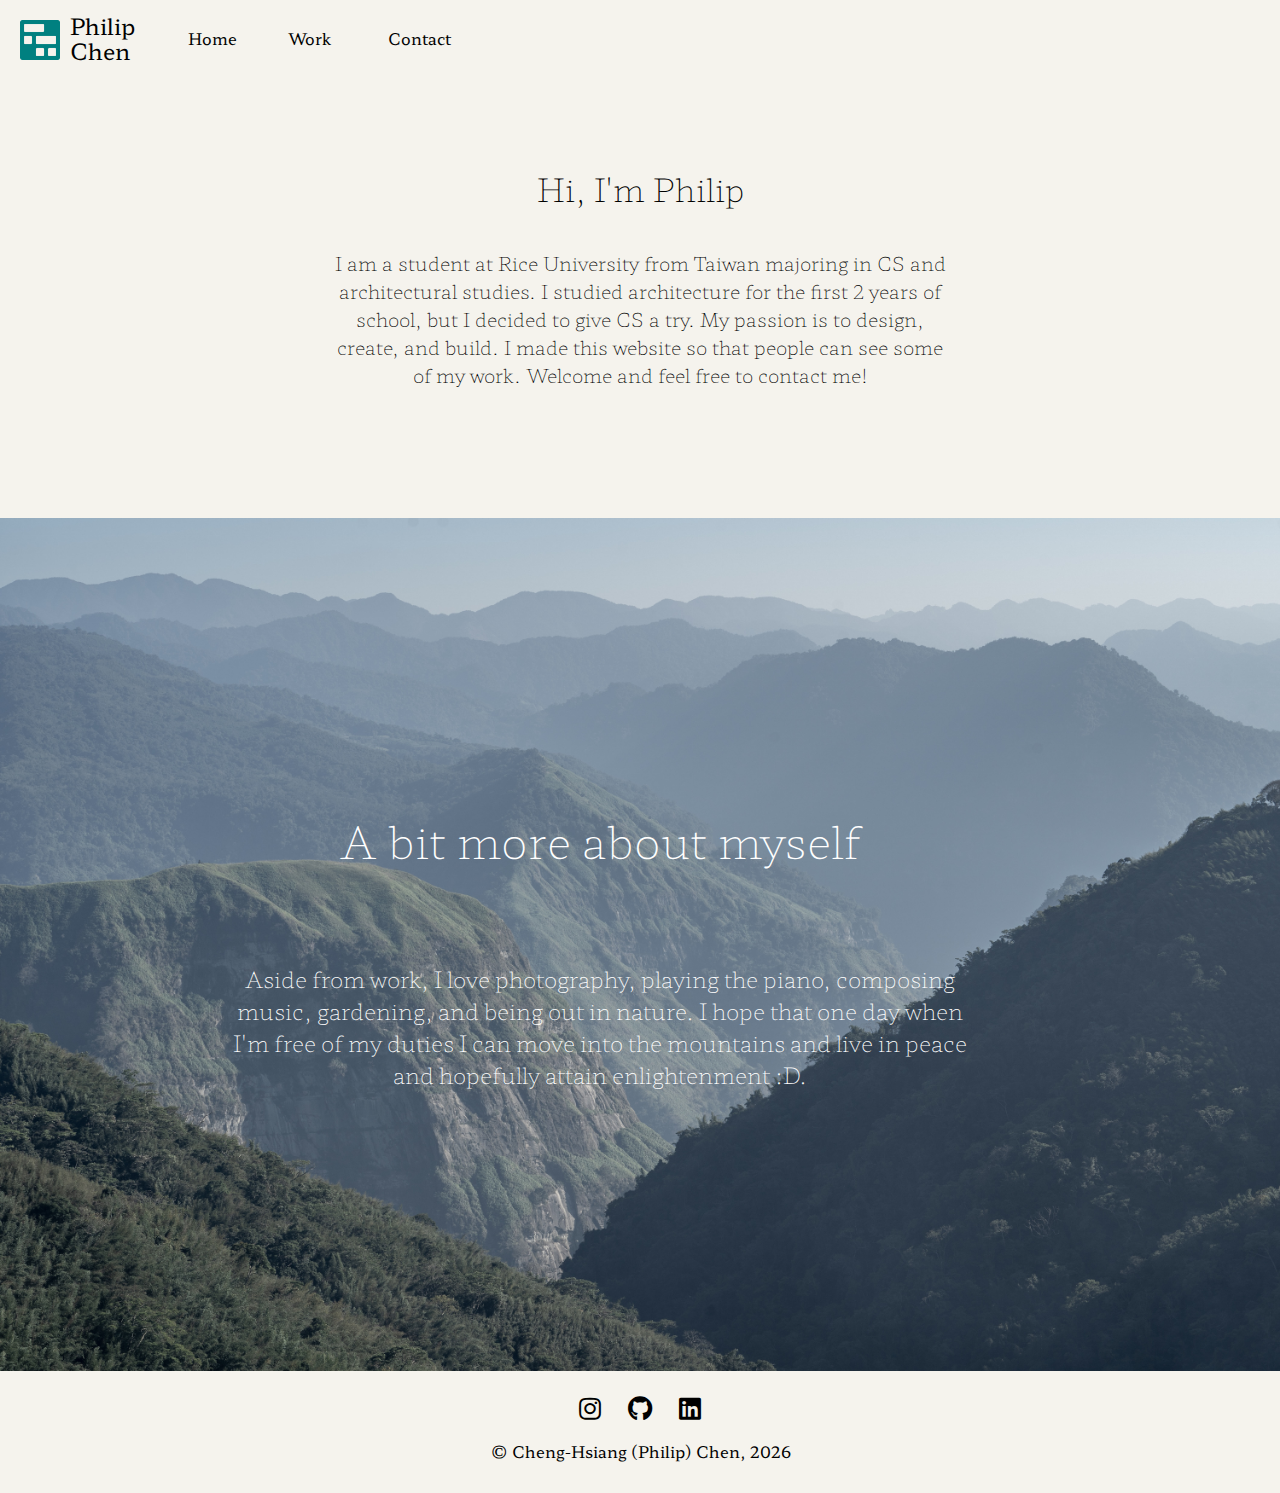
==== index.html @ 3dc6a9fd "first commit" ====
<!DOCTYPE html>
<html lang="en">
<head>
    <meta charset="UTF-8">
    <meta http-equiv="X-UA-Compatible" content="IE=edge">
    <meta name="viewport" content="width=device-width, initial-scale=1.0">
    <title>P.C</title>
    <link rel="stylesheet" href="css/main.css" />
    <link rel="preconnect" href="https://fonts.googleapis.com">
    <link rel="preconnect" href="https://fonts.gstatic.com" crossorigin>
    <link href="https://fonts.googleapis.com/css2?family=Hahmlet:wght@100;400&display=swap" rel="stylesheet">
    <link rel="stylesheet" href="https://cdnjs.cloudflare.com/ajax/libs/font-awesome/5.15.3/css/all.min.css"/>
</head>
<body>
    <nav class = "main-nav">
        <div class = "title" onclick="location.href='/';" style="cursor: pointer;">
            <img class = "logo" src="media/seal pin pin 2.0-02.png" alt="logo">
            <div class = "name">
                <span>Philip<br />Chen</span>
            </div>
        </div>
        <ul class = "nav-list" id = "nav-list">
            <img class = "exit" src="media/close.svg" alt="exit">
            <li class = "navli first-nav-li">
                <a href="/" class = "nava">Home</a>
            </li>
            <li class = "navli">
                <a href="/work.html" class = "nava">Work</a>
            </li>
            <li class = "navli">
                <a href="/contact.html" class = "nava">Contact</a>
            </li>
        </ul>
        <div class="burger">
            <img src="media/menu.svg" alt="menu">
        </div>
    </nav>

    <section>
        <div class="main-about">
            <div class="main-about-title">
                <span>Hi, I'm Philip</span>
            </div>
            <p>I am a student at Rice University from Taiwan majoring in CS and architectural studies.
            I studied architecture for the first 2 years of school, but I decided to give CS a try.
            My passion is to design, create, and build. I made this website so that people can see some of my work.
            Welcome and feel free to contact me!
            </p>
        </div>
        <div class="art-photo">
            <img src="media/DSC02286.jpg" alt="background">
            <div class="art-about">
                <h1>A bit more about myself</h1>
                <p>Aside from work, I love photography, playing the piano, composing music, gardening, and being out in nature.
                I hope that one day when I'm free of my duties I can move into the mountains
                and live in peace and hopefully attain enlightenment :D.
                </p>
            </div>
        </div>
        
    </section>

    <footer>
        <div class="social-menu">
             <div class="icon-div">
                <a href="https://www.instagram.com/philipchen.art/" target="_blank" class="icon"><i class="fab fa-instagram"></i></a>
             </div>
             <div class="icon-div">
                <a href="https://github.com/philipchench" target="_blank" class="icon"><i class="fab fa-github"></i></a>
             </div>
             <div class="icon-div">
                <a href="https://www.linkedin.com/in/cheng-hsiang-philip-chen-21bb72200/" target="_blank" class="icon"><i class="fab fa-linkedin"></i></a>
             </div>
          </div>
          <div class="copyright-div"><span class="copyright">&copy; Cheng-Hsiang (Philip) Chen, <span id="year"></span></span></div>
    </footer>
    <script src="https://ajax.googleapis.com/ajax/libs/jquery/3.5.1/jquery.min.js"></script>
    <script src="main.js"></script>
</body>
</html>
---- css/main.css ----
/*
font-family: 'Hahmlet', serif;
*/
* {
  margin: 0px;
  padding: 0px;
  -webkit-box-sizing: border-box;
          box-sizing: border-box;
}

html {
  overflow-x: hidden;
}

body {
  margin: 0px;
  overflow-x: hidden;
  background-color: #f5f3ed;
}

.main-nav {
  display: -webkit-box;
  display: -ms-flexbox;
  display: flex;
  font-family: 'Hahmlet', serif;
  font-weight: 400;
  -webkit-box-align: center;
      -ms-flex-align: center;
          align-items: center;
}

.main-nav .title {
  margin-left: 10px;
  margin-top: 5px;
  display: -webkit-box;
  display: -ms-flexbox;
  display: flex;
  -webkit-box-align: center;
      -ms-flex-align: center;
          align-items: center;
}

.main-nav .title .logo {
  margin: 10px;
  width: 40px;
  height: 40px;
}

.main-nav .title .name {
  margin: 10px 0px;
  -webkit-transition: color 1s;
  transition: color 1s;
}

.main-nav .title .name span {
  font-size: 1.4em;
  line-height: 20px;
  margin: 10px 0px;
}

.main-nav .title .name:hover {
  color: #2e9da5;
  -webkit-transition: 0.5s;
  transition: 0.5s;
}

.main-nav .nav-list {
  display: -webkit-box;
  display: -ms-flexbox;
  display: flex;
  margin-left: 50px;
  list-style: none;
}

.main-nav .nav-list li {
  width: 100px;
}

.main-nav .nav-list li a {
  padding: 0px 5px 0px 3px;
  position: relative;
  color: black;
  text-decoration: none;
  -webkit-transition: color 1s;
  transition: color 1s;
}

.main-nav .nava::after {
  content: "";
  position: absolute;
  height: 2px;
  background-color: #2e9da5;
  bottom: -2px;
  width: 0;
  left: 0;
  -webkit-transition: 0.5s;
  transition: 0.5s;
}

.main-nav .nava:hover::after {
  width: 100%;
}

.main-nav .nava:hover {
  color: #2e9da5;
  -webkit-transition: 0.5s;
  transition: 0.5s;
}

.main-nav .exit {
  display: none;
}

.main-nav .burger {
  display: none;
  margin-left: auto;
  margin-right: 20px;
}

.main-nav .burger img {
  width: 25px;
  height: 25px;
  display: block;
}

section {
  min-height: 75vh;
  font-family: 'Hahmlet', serif;
  font-weight: 100;
}

footer {
  text-align: center;
}

.social-menu {
  margin-top: 20px;
  display: -webkit-box;
  display: -ms-flexbox;
  display: flex;
  -webkit-box-pack: center;
      -ms-flex-pack: center;
          justify-content: center;
}

.social-menu .icon-div {
  width: 50px;
  text-align: center;
  -webkit-transition: margin-top 0.2s;
  transition: margin-top 0.2s;
}

.social-menu .icon-div .icon {
  color: black;
  font-size: 25px;
  -webkit-transition: color 1s;
  transition: color 1s;
}

.icon-div:hover {
  margin-top: -5px;
}

.icon-div:hover .icon {
  color: #2e9da5;
}

.copyright-div {
  margin: 15px 0px 30px;
}

.copyright-div .copyright {
  font-family: 'Hahmlet', serif;
  font-weight: 400;
}

.main-about {
  max-width: 1000px;
  margin: auto;
  display: -webkit-box;
  display: -ms-flexbox;
  display: flex;
  -webkit-box-orient: vertical;
  -webkit-box-direction: normal;
      -ms-flex-direction: column;
          flex-direction: column;
  margin-top: 10vh;
  margin-bottom: 10vh;
  text-align: center;
}

.main-about .main-about-title span {
  font-size: 2em;
}

.main-about p {
  margin: 2em 10em;
}

.art-photo {
  position: relative;
}

.art-photo img {
  width: 100vw;
  z-index: -10;
}

.art-about {
  position: absolute;
  top: 200px;
  color: white;
  max-width: 1200px;
  margin: auto;
  text-align: center;
}

.art-about p {
  margin: 2em 10em;
}

.art-about h1 {
  font-weight: 100;
  margin: 2em 6em;
}

.work-list .work-item {
  display: -webkit-box;
  display: -ms-flexbox;
  display: flex;
  -webkit-box-pack: center;
      -ms-flex-pack: center;
          justify-content: center;
  -webkit-box-align: center;
      -ms-flex-align: center;
          align-items: center;
  margin-bottom: 5em;
}

.work-text {
  display: -webkit-box;
  display: -ms-flexbox;
  display: flex;
  -webkit-box-orient: vertical;
  -webkit-box-direction: normal;
      -ms-flex-direction: column;
          flex-direction: column;
  max-width: 25em;
}

.work-text .work-title {
  font-size: 1.4em;
  font-weight: 400;
}

.work-text .work-subtitle {
  font-size: 0.75em;
}

.work-text p {
  margin-top: 10px;
}

.work-text .work-link {
  display: inline-block;
  margin-top: 10px;
  color: #2e9da5;
  font-weight: 400;
}

.work-img {
  width: 400px;
  margin: 0em 5em;
  border-radius: 4%;
}

.contact-form {
  width: 50%;
  max-width: 600px;
  margin: auto;
}

.contact-form label {
  margin-left: 10px;
}

.contact-form input,
.contact-form textarea {
  width: 100%;
  padding: 1em;
  margin: 5px 0px 15px;
  border: none;
  outline: none;
  border-radius: 0.3rem;
  resize: none;
  font-family: 'Hahmlet', serif;
  font-weight: 100;
}

#submit {
  width: 50%;
  display: block;
  margin: 2em auto 4em;
  cursor: pointer;
  background-color: #2e9da5;
  color: white;
  -webkit-transition: background-color 0.25s;
  transition: background-color 0.25s;
}

#submit:hover {
  background-color: #166268;
}

@media screen and (min-width: 1080px) {
  .main-about p {
    font-size: 1.2em;
  }
  .art-about {
    font-size: 1.4em;
  }
}

@media screen and (max-width: 1000px) {
  .art-photo img {
    height: 100vh;
    width: auto;
    margin-left: 50%;
    -webkit-transform: translateX(-50%);
            transform: translateX(-50%);
  }
  .work-item {
    -webkit-box-orient: vertical;
    -webkit-box-direction: normal;
        -ms-flex-direction: column;
            flex-direction: column;
  }
  .work-img {
    margin-bottom: 1em;
  }
}

@media screen and (max-width: 768px) {
  .nav-list {
    position: absolute;
    right: 0px;
    background-color: #e9e6dd;
    height: 50vh;
    top: -5vh;
    display: -webkit-box;
    display: -ms-flexbox;
    display: flex;
    -webkit-box-orient: vertical;
    -webkit-box-direction: normal;
        -ms-flex-direction: column;
            flex-direction: column;
    -webkit-transform: translateY(-100%);
            transform: translateY(-100%);
    z-index: 10;
    border-radius: 1rem;
  }
  .nav-list .exit {
    display: block;
    position: relative;
    left: 10px;
    top: 50px;
    width: 25px;
    height: 25px;
    cursor: pointer;
  }
  .nav-list .first-nav-li {
    margin-top: 75px;
  }
  .nav-list li {
    opacity: 0;
    margin: 10px 75px 10px 10px;
  }
  .main-nav .burger {
    display: block;
    cursor: pointer;
  }
  .main-about p, .art-about h1, .art-about p {
    margin: 2em 4em;
  }
  .work-img {
    width: 275px;
  }
  .work-text {
    max-width: 15em;
  }
}

.nav-active {
  -webkit-transform: translateX(0%);
          transform: translateX(0%);
}

@-webkit-keyframes nav-li-fade {
  from {
    opacity: 0;
  }
  to {
    opacity: 1;
  }
}

@keyframes nav-li-fade {
  from {
    opacity: 0;
  }
  to {
    opacity: 1;
  }
}

@-webkit-keyframes section-fade {
  from {
    opacity: 1;
  }
  to {
    opacity: 0.2;
  }
}

@keyframes section-fade {
  from {
    opacity: 1;
  }
  to {
    opacity: 0.2;
  }
}
/*# sourceMappingURL=main.css.map */
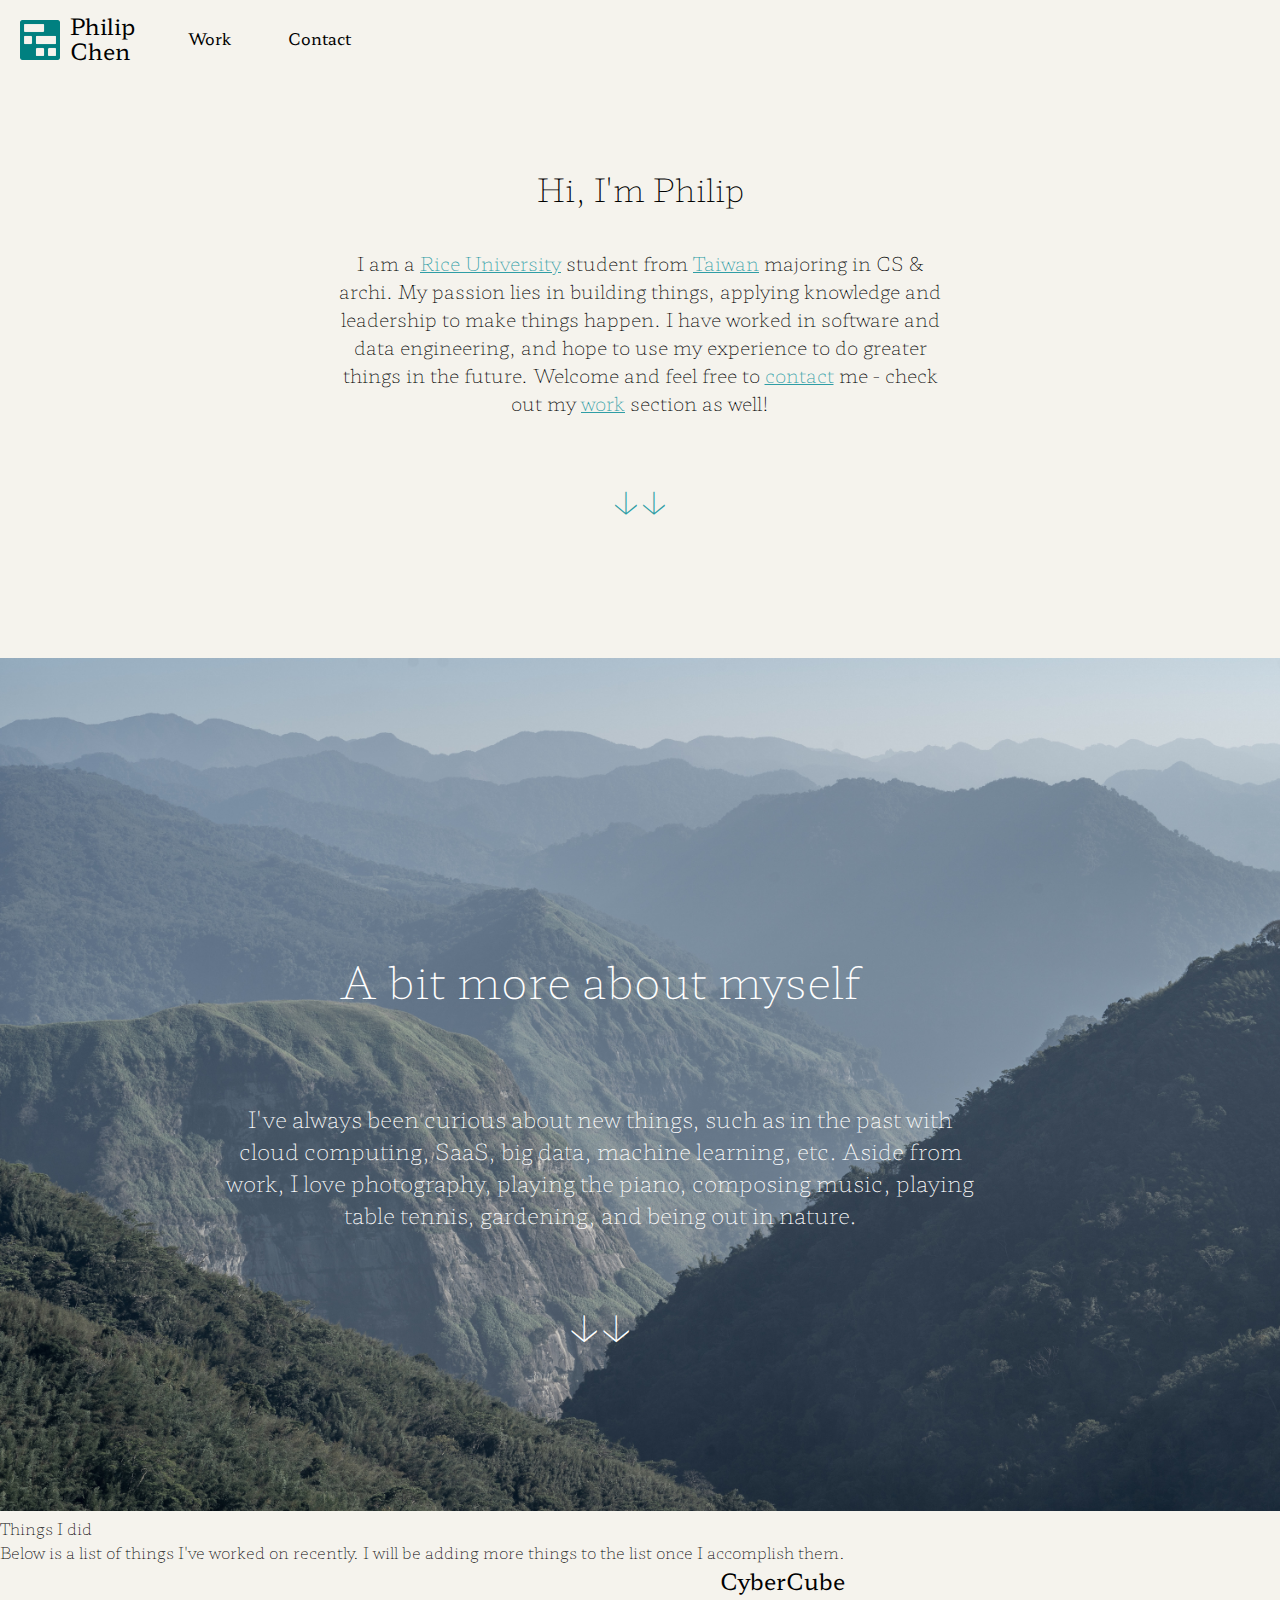
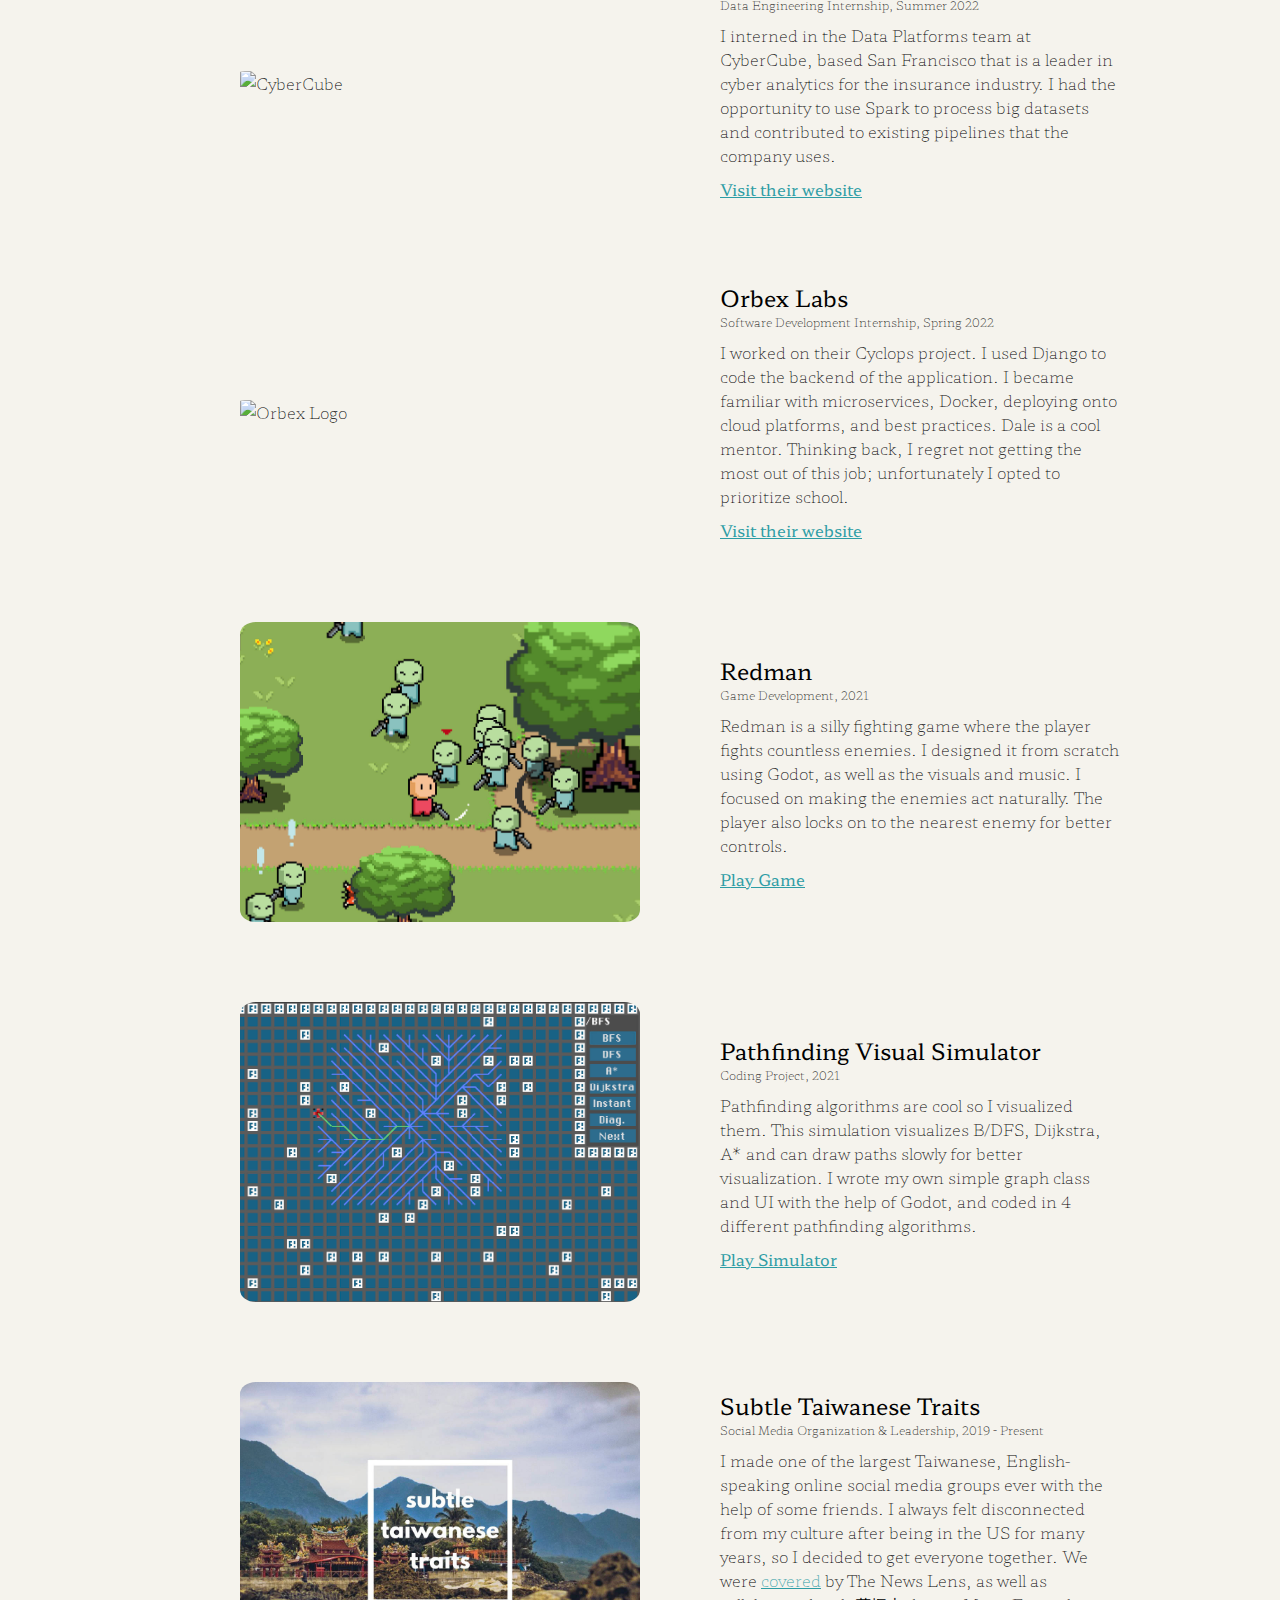
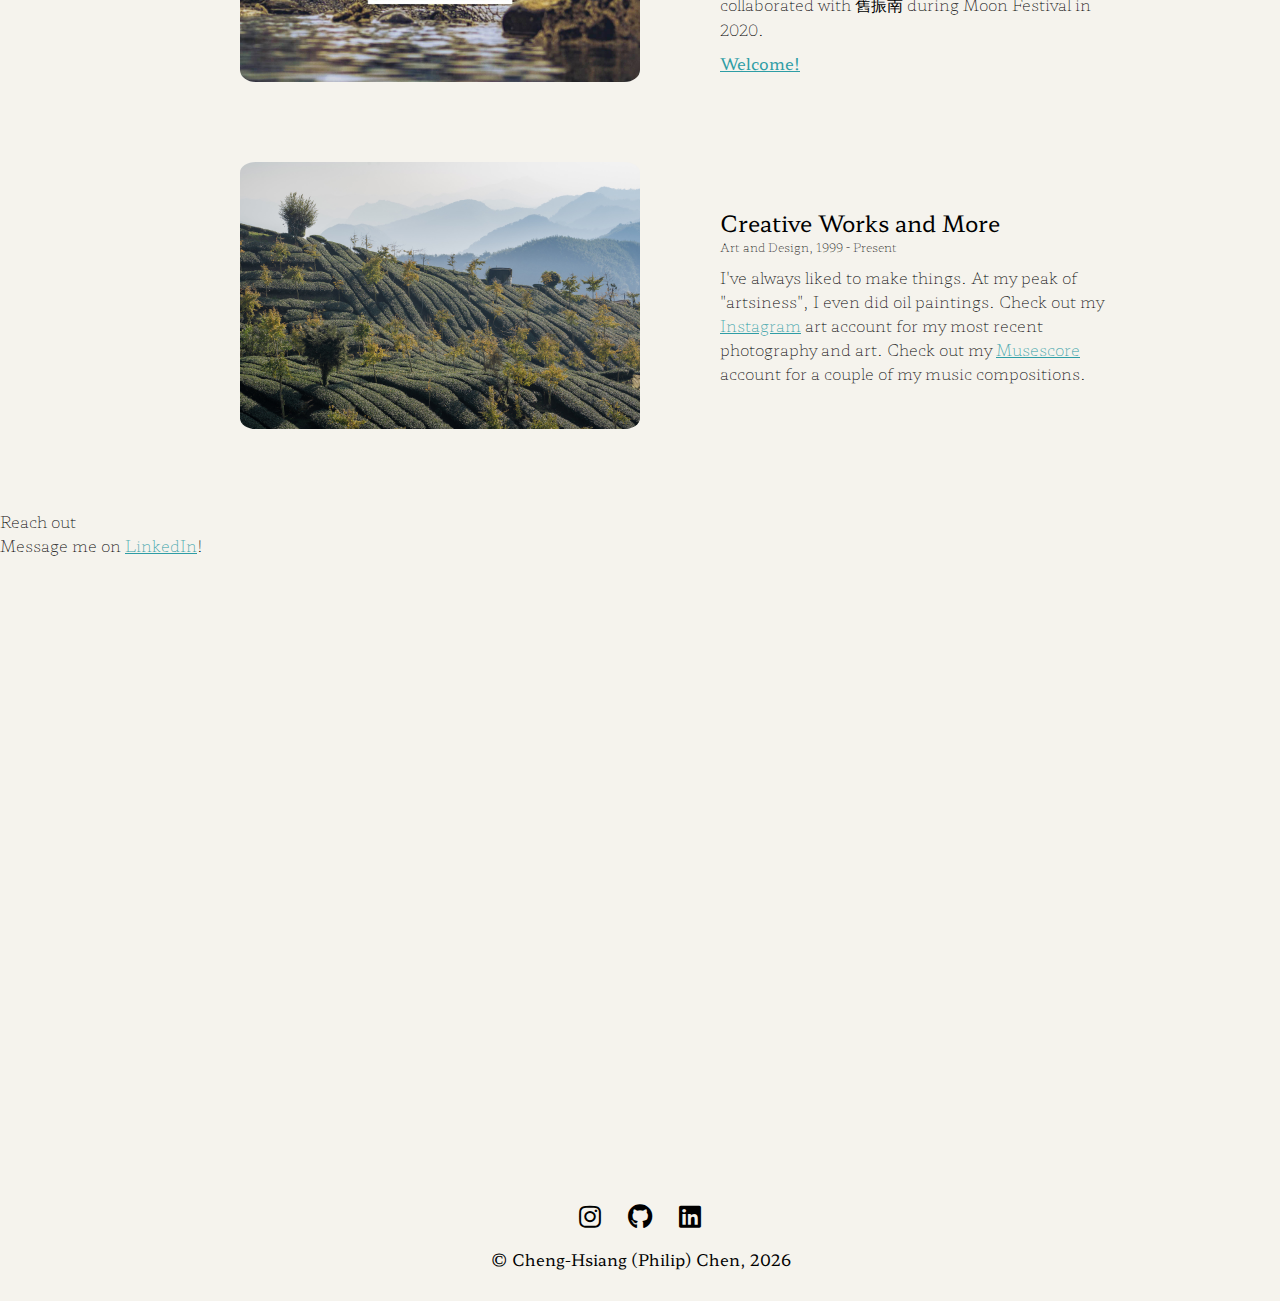
==== commit 6ca22641: "mini edit - sum'22" ====
--- a/index.html
+++ b/index.html
@@ -1,80 +1,350 @@
 <!DOCTYPE html>
 <html lang="en">
-<head>
-    <meta charset="UTF-8">
-    <meta http-equiv="X-UA-Compatible" content="IE=edge">
-    <meta name="viewport" content="width=device-width, initial-scale=1.0">
+  <head>
+    <meta charset="UTF-8" />
+    <meta http-equiv="X-UA-Compatible" content="IE=edge" />
+    <meta name="viewport" content="width=device-width, initial-scale=1.0" />
     <title>P.C</title>
     <link rel="stylesheet" href="css/main.css" />
-    <link rel="preconnect" href="https://fonts.googleapis.com">
-    <link rel="preconnect" href="https://fonts.gstatic.com" crossorigin>
-    <link href="https://fonts.googleapis.com/css2?family=Hahmlet:wght@100;400&display=swap" rel="stylesheet">
-    <link rel="stylesheet" href="https://cdnjs.cloudflare.com/ajax/libs/font-awesome/5.15.3/css/all.min.css"/>
-</head>
-<body>
-    <nav class = "main-nav">
-        <div class = "title" onclick="location.href='/';" style="cursor: pointer;">
-            <img class = "logo" src="media/seal pin pin 2.0-02.png" alt="logo">
-            <div class = "name">
-                <span>Philip<br />Chen</span>
-            </div>
-        </div>
-        <ul class = "nav-list" id = "nav-list">
-            <img class = "exit" src="media/close.svg" alt="exit">
-            <li class = "navli first-nav-li">
-                <a href="/" class = "nava">Home</a>
-            </li>
-            <li class = "navli">
-                <a href="/work.html" class = "nava">Work</a>
-            </li>
-            <li class = "navli">
-                <a href="/contact.html" class = "nava">Contact</a>
-            </li>
-        </ul>
-        <div class="burger">
-            <img src="media/menu.svg" alt="menu">
-        </div>
+    <link rel="preconnect" href="https://fonts.googleapis.com" />
+    <link rel="preconnect" href="https://fonts.gstatic.com" crossorigin />
+    <link
+      href="https://fonts.googleapis.com/css2?family=Hahmlet:wght@100;400&display=swap"
+      rel="stylesheet"
+    />
+    <link
+      rel="stylesheet"
+      href="https://cdnjs.cloudflare.com/ajax/libs/font-awesome/5.15.3/css/all.min.css"
+    />
+  </head>
+  <body>
+    <nav class="main-nav">
+      <div class="title" onclick="location.href='/';" style="cursor: pointer">
+        <img class="logo" src="media/seal pin pin 2.0-02.png" alt="logo" />
+        <div class="name">
+          <span>Philip<br />Chen</span>
+        </div>
+      </div>
+      <ul class="nav-list" id="nav-list">
+        <li class="navli">
+          <a href="#work" class="nava" , id="workbtn">Work</a>
+        </li>
+        <li class="navli">
+          <a href="#contact" class="nava" , id="contactbtn">Contact</a>
+        </li>
+      </ul>
     </nav>
 
     <section>
-        <div class="main-about">
-            <div class="main-about-title">
-                <span>Hi, I'm Philip</span>
-            </div>
-            <p>I am a student at Rice University from Taiwan majoring in CS and architectural studies.
-            I studied architecture for the first 2 years of school, but I decided to give CS a try.
-            My passion is to design, create, and build. I made this website so that people can see some of my work.
-            Welcome and feel free to contact me!
-            </p>
-        </div>
-        <div class="art-photo">
-            <img src="media/DSC02286.jpg" alt="background">
-            <div class="art-about">
-                <h1>A bit more about myself</h1>
-                <p>Aside from work, I love photography, playing the piano, composing music, gardening, and being out in nature.
-                I hope that one day when I'm free of my duties I can move into the mountains
-                and live in peace and hopefully attain enlightenment :D.
-                </p>
-            </div>
-        </div>
-        
+      <div class="main-about">
+        <div class="main-about-title">
+          <span>Hi, I'm Philip</span>
+        </div>
+        <p>
+          I am a
+          <a
+            href="https://www.rice.edu/"
+            target="_blank"
+            style="color: rgb(46, 157, 165)"
+            >Rice University</a
+          >
+          student from
+          <a
+            href="https://www.taiwan.gov.tw/"
+            target="_blank"
+            style="color: rgb(46, 157, 165)"
+            >Taiwan</a
+          >
+          majoring in CS & archi. My passion lies in building things, applying
+          knowledge and leadership to make things happen. I have worked in
+          software and data engineering, and hope to use my experience to do
+          greater things in the future. Welcome and feel free to
+          <a
+            href="https://www.linkedin.com/in/philip-chen-21bb72200/"
+            target="_blank"
+            style="color: rgb(46, 157, 165)"
+            >contact</a
+          >
+          me - check out my
+          <a href="/work.html" target="_blank" style="color: rgb(46, 157, 165)"
+            >work</a
+          >
+          section as well! <br /><br /><br /><a
+            href="#art-photo"
+            style="
+              color: rgb(46, 157, 165);
+              text-decoration: none;
+              font-size: 2em;
+            "
+            >↓↓</a
+          >
+        </p>
+      </div>
+      <div class="art-photo" id="art-photo">
+        <img src="media/DSC02286.jpg" alt="background" />
+        <div class="art-about-container">
+          <div class="art-about">
+            <h1>A bit more about myself</h1>
+            <p>
+              I've always been curious about new things, such as in the past
+              with cloud computing, SaaS, big data, machine learning, etc. Aside
+              from work, I love photography, playing the piano, composing music,
+              playing table tennis, gardening, and being out in nature.
+              <br /><br /><br /><a
+                href="#work"
+                style="
+                  color: rgb(255, 255, 255);
+                  text-decoration: none;
+                  font-size: 2em;
+                "
+                >↓↓</a
+              >
+            </p>
+          </div>
+        </div>
+      </div>
+    </section>
+
+    <section id="work">
+      <div class="work-about">
+        <div class="work-about-title">
+          <span>Things I did</span>
+        </div>
+        <p>
+          Below is a list of things I've worked on recently. I will be adding
+          more things to the list once I accomplish them.
+        </p>
+      </div>
+      <div class="work-list">
+        <div class="work-item">
+          <img
+            class="work-img"
+            src="media/CyberCube_logo_FINAL-01.jpg"
+            alt="CyberCube"
+            title="Credit: CyberCube"
+          />
+          <div class="work-text">
+            <div class="work-title">
+              <span>CyberCube</span>
+            </div>
+            <div class="work-subtitle">
+              <span>Data Engineering Internship, Summer 2022</span>
+            </div>
+            <p>
+              I interned in the Data Platforms team at CyberCube, based San
+              Francisco that is a leader in cyber analytics for the insurance
+              industry. I had the opportunity to use Spark to process big
+              datasets and contributed to existing pipelines that the company
+              uses.
+              <br /><a
+                href="https://www.cybcube.com/"
+                target="_blank"
+                class="work-link"
+                >Visit their website</a
+              >
+            </p>
+          </div>
+        </div>
+      </div>
+      <div class="work-list">
+        <div class="work-item">
+          <img
+            class="work-img"
+            src="media/Screen Shot 2022-06-27 at 9.35.27 PM copy.jpg"
+            alt="Orbex Logo"
+            title="logo stolen from Orbex Labs site"
+          />
+          <div class="work-text">
+            <div class="work-title">
+              <span>Orbex Labs</span>
+            </div>
+            <div class="work-subtitle">
+              <span>Software Development Internship, Spring 2022</span>
+            </div>
+            <p>
+              I worked on their Cyclops project. I used Django to code the
+              backend of the application. I became familiar with microservices,
+              Docker, deploying onto cloud platforms, and best practices. Dale
+              is a cool mentor. Thinking back, I regret not getting the most out
+              of this job; unfortunately I opted to prioritize school.
+              <br /><a
+                href="https://www.orbexlabs.com/"
+                target="_blank"
+                class="work-link"
+                >Visit their website</a
+              >
+            </p>
+          </div>
+        </div>
+      </div>
+      <div class="work-list">
+        <div class="work-item">
+          <img class="work-img" src="media/redman.jpg" alt="Redman" />
+          <div class="work-text">
+            <div class="work-title">
+              <span>Redman</span>
+            </div>
+            <div class="work-subtitle">
+              <span>Game Development, 2021</span>
+            </div>
+            <p>
+              Redman is a silly fighting game where the player fights countless
+              enemies. I designed it from scratch using Godot, as well as the
+              visuals and music. I focused on making the enemies act naturally.
+              The player also locks on to the nearest enemy for better controls.
+              <br /><a
+                href="https://chpc.itch.io/redman"
+                target="_blank"
+                class="work-link"
+                >Play Game</a
+              >
+            </p>
+          </div>
+        </div>
+        <div class="work-item">
+          <img
+            class="work-img"
+            src="media/pathfinding.jpg"
+            alt="Pathfinding Simulation"
+          />
+          <div class="work-text">
+            <div class="work-title">
+              <span>Pathfinding Visual Simulator</span>
+            </div>
+            <div class="work-subtitle">
+              <span>Coding Project, 2021</span>
+            </div>
+            <p>
+              Pathfinding algorithms are cool so I visualized them. This
+              simulation visualizes B/DFS, Dijkstra, A* and can draw paths
+              slowly for better visualization. I wrote my own simple graph class
+              and UI with the help of Godot, and coded in 4 different
+              pathfinding algorithms. <br /><a
+                href="https://chpc.itch.io/path-finding-visualization"
+                target="_blank"
+                class="work-link"
+                >Play Simulator</a
+              >
+            </p>
+          </div>
+        </div>
+        <div class="work-item">
+          <img
+            class="work-img"
+            src="media/STT.jpg"
+            alt="Subtle Taiwanese Traits"
+          />
+          <div class="work-text">
+            <div class="work-title">
+              <span>Subtle Taiwanese Traits</span>
+            </div>
+            <div class="work-subtitle">
+              <span
+                >Social Media Organization & Leadership, 2019 - Present</span
+              >
+            </div>
+            <p>
+              I made one of the largest Taiwanese, English-speaking online
+              social media groups ever with the help of some friends. I always
+              felt disconnected from my culture after being in the US for many
+              years, so I decided to get everyone together. We were
+              <a
+                href="https://international.thenewslens.com/article/147976"
+                target="_blank"
+                style="color: rgb(46, 157, 165)"
+                >covered</a
+              >
+              by The News Lens, as well as collaborated with 舊振南 during Moon
+              Festival in 2020.
+              <br /><a
+                href="https://www.facebook.com/groups/583249345764112"
+                target="_blank"
+                class="work-link"
+                >Welcome!</a
+              >
+            </p>
+          </div>
+        </div>
+        <div class="work-item">
+          <img class="work-img" src="media/DSC02287.jpg" alt="tea-field" />
+          <div class="work-text">
+            <div class="work-title">
+              <span>Creative Works and More</span>
+            </div>
+            <div class="work-subtitle">
+              <span>Art and Design, 1999 - Present</span>
+            </div>
+            <p>
+              I've always liked to make things. At my peak of "artsiness", I
+              even did oil paintings. Check out my
+              <a
+                href="https://www.instagram.com/philipchen.art/"
+                target="_blank"
+                style="color: rgb(46, 157, 165)"
+                >Instagram</a
+              >
+              art account for my most recent photography and art. Check out my
+              <a
+                href="https://musescore.com/philipchench/"
+                target="_blank"
+                style="color: rgb(46, 157, 165)"
+                >Musescore</a
+              >
+              account for a couple of my music compositions.
+            </p>
+          </div>
+        </div>
+      </div>
+    </section>
+
+    <section id="contact">
+      <div class="contact-about">
+        <div class="contact-about-title">
+          <span>Reach out</span>
+        </div>
+        <p>
+          Message me on
+          <a
+            href="https://www.linkedin.com/in/philip-chen-21bb72200/"
+            target="_blank"
+            style="color: rgb(46, 157, 165)"
+            >LinkedIn</a
+          >!
+        </p>
+      </div>
     </section>
 
     <footer>
-        <div class="social-menu">
-             <div class="icon-div">
-                <a href="https://www.instagram.com/philipchen.art/" target="_blank" class="icon"><i class="fab fa-instagram"></i></a>
-             </div>
-             <div class="icon-div">
-                <a href="https://github.com/philipchench" target="_blank" class="icon"><i class="fab fa-github"></i></a>
-             </div>
-             <div class="icon-div">
-                <a href="https://www.linkedin.com/in/cheng-hsiang-philip-chen-21bb72200/" target="_blank" class="icon"><i class="fab fa-linkedin"></i></a>
-             </div>
-          </div>
-          <div class="copyright-div"><span class="copyright">&copy; Cheng-Hsiang (Philip) Chen, <span id="year"></span></span></div>
+      <div class="social-menu">
+        <div class="icon-div">
+          <a
+            href="https://www.instagram.com/philipchen.art/"
+            target="_blank"
+            class="icon"
+            ><i class="fab fa-instagram"></i
+          ></a>
+        </div>
+        <div class="icon-div">
+          <a href="https://github.com/philipchench" target="_blank" class="icon"
+            ><i class="fab fa-github"></i
+          ></a>
+        </div>
+        <div class="icon-div">
+          <a
+            href="https://www.linkedin.com/in/philip-chen-21bb72200/"
+            target="_blank"
+            class="icon"
+            ><i class="fab fa-linkedin"></i
+          ></a>
+        </div>
+      </div>
+      <div class="copyright-div">
+        <span class="copyright"
+          >&copy; Cheng-Hsiang (Philip) Chen, <span id="year"></span
+        ></span>
+      </div>
     </footer>
     <script src="https://ajax.googleapis.com/ajax/libs/jquery/3.5.1/jquery.min.js"></script>
     <script src="main.js"></script>
-</body>
-</html>+  </body>
+</html>
--- a/css/main.css
+++ b/css/main.css
@@ -323,7 +323,7 @@
 
 @media screen and (max-width: 1000px) {
   .art-photo img {
-    height: 100vh;
+    height: 750px;
     width: auto;
     margin-left: 50%;
     -webkit-transform: translateX(-50%);
@@ -345,8 +345,8 @@
     position: absolute;
     right: 0px;
     background-color: #e9e6dd;
-    height: 50vh;
-    top: -5vh;
+    height: 20rem;
+    top: -2rem;
     display: -webkit-box;
     display: -ms-flexbox;
     display: flex;
@@ -363,13 +363,13 @@
     display: block;
     position: relative;
     left: 10px;
-    top: 50px;
+    top: 75px;
     width: 25px;
     height: 25px;
     cursor: pointer;
   }
   .nav-list .first-nav-li {
-    margin-top: 75px;
+    margin-top: 100px;
   }
   .nav-list li {
     opacity: 0;
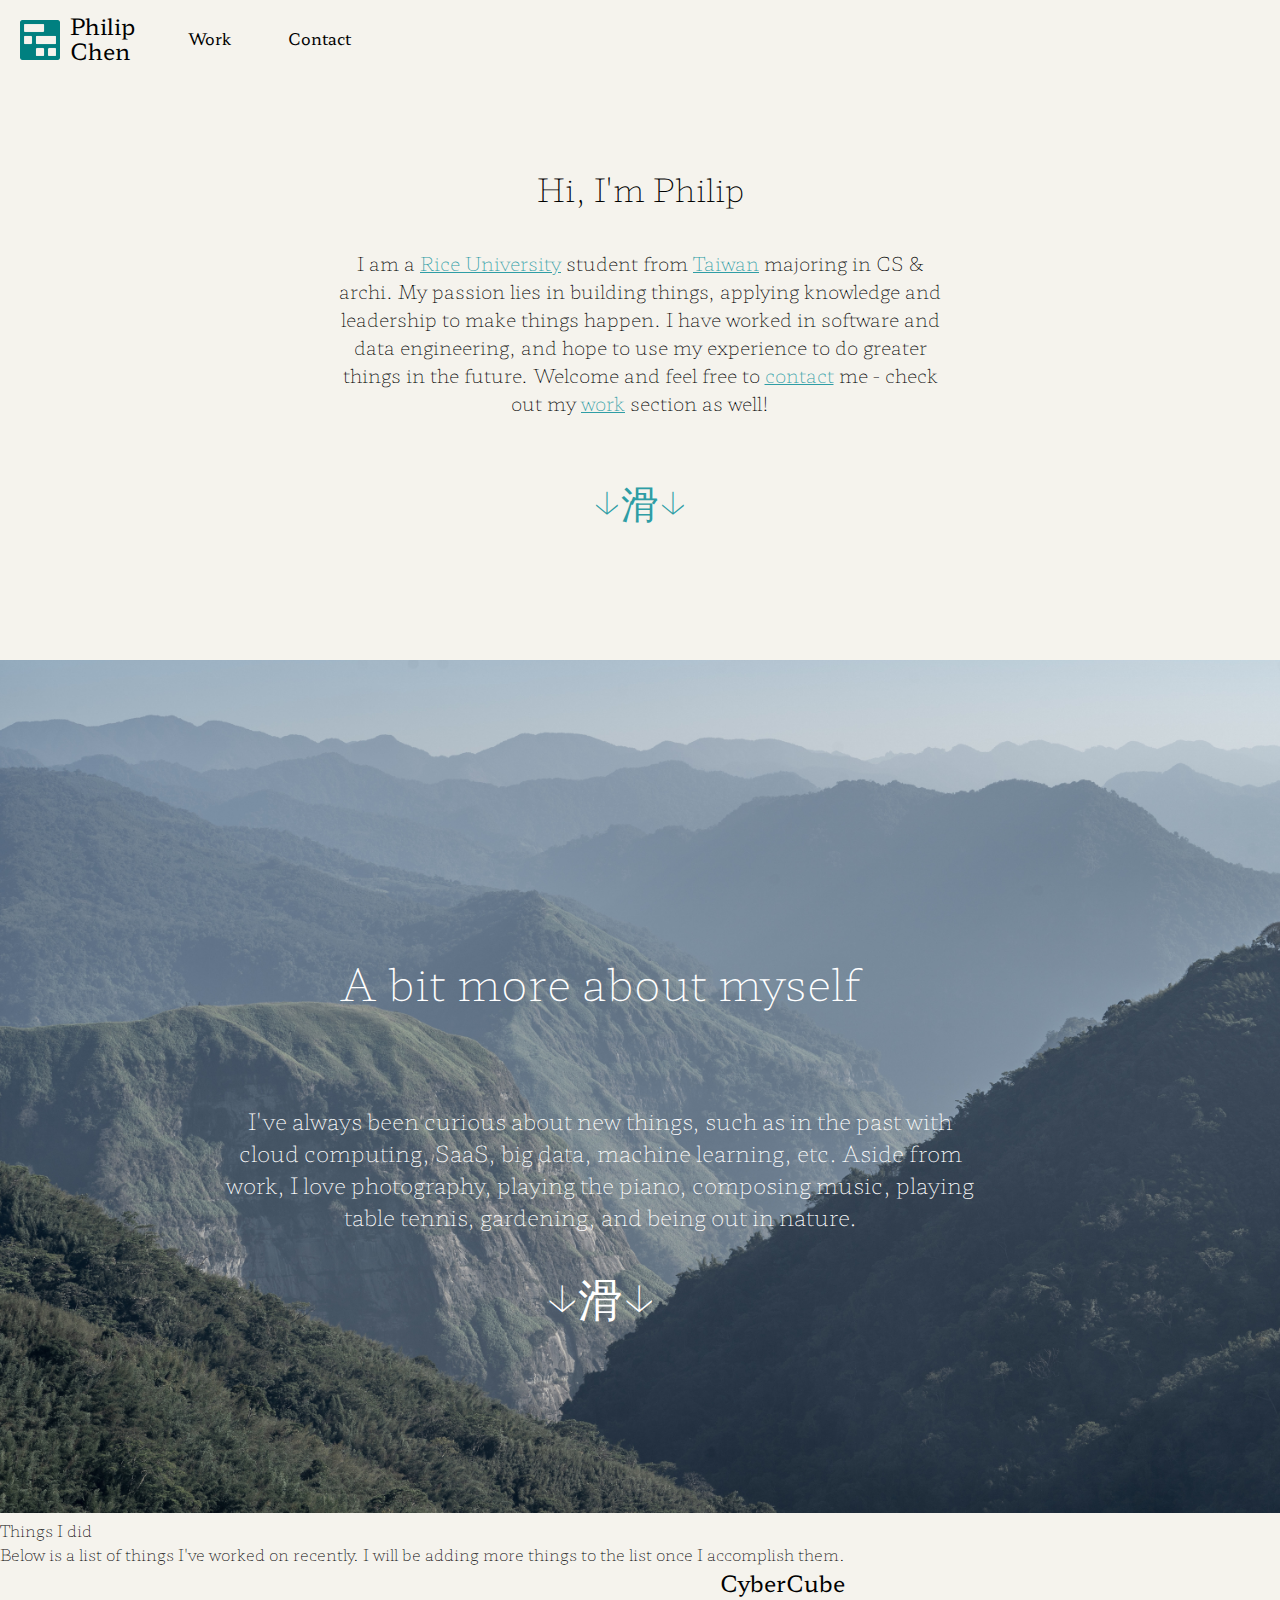
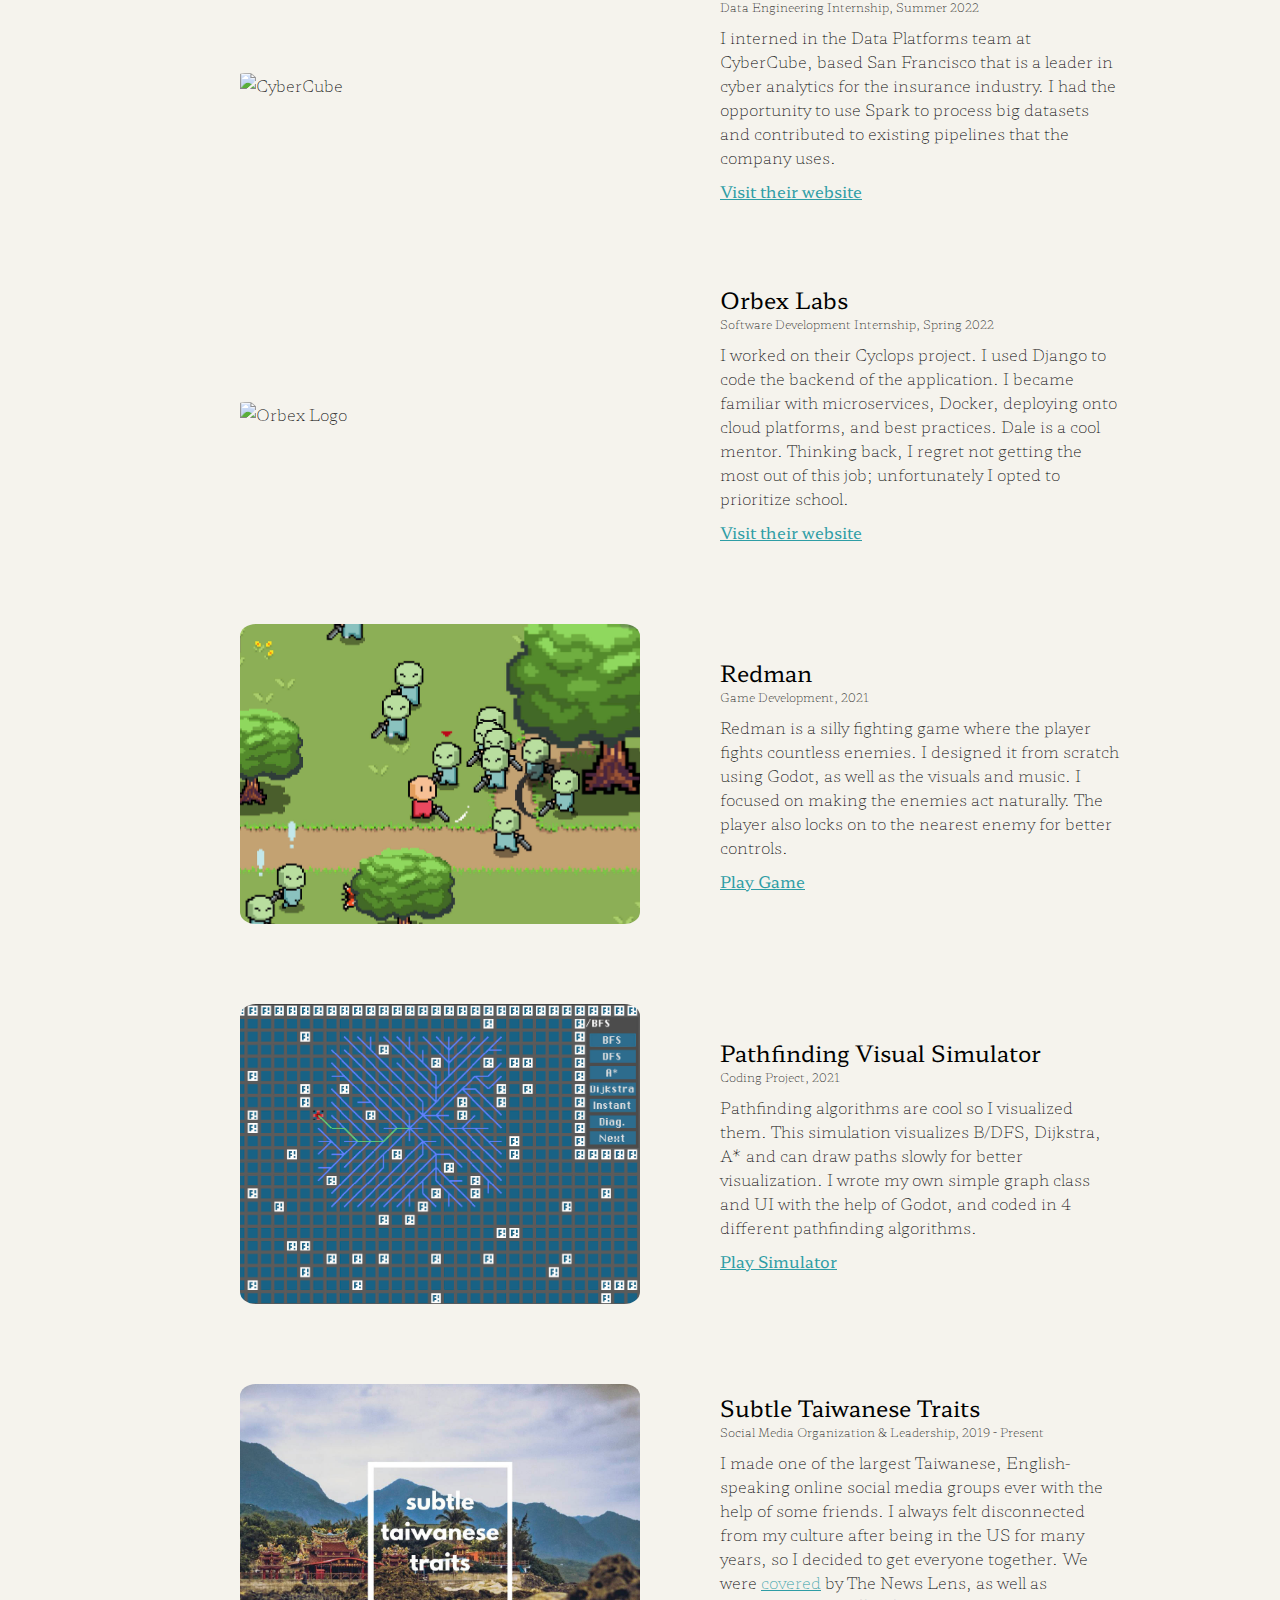
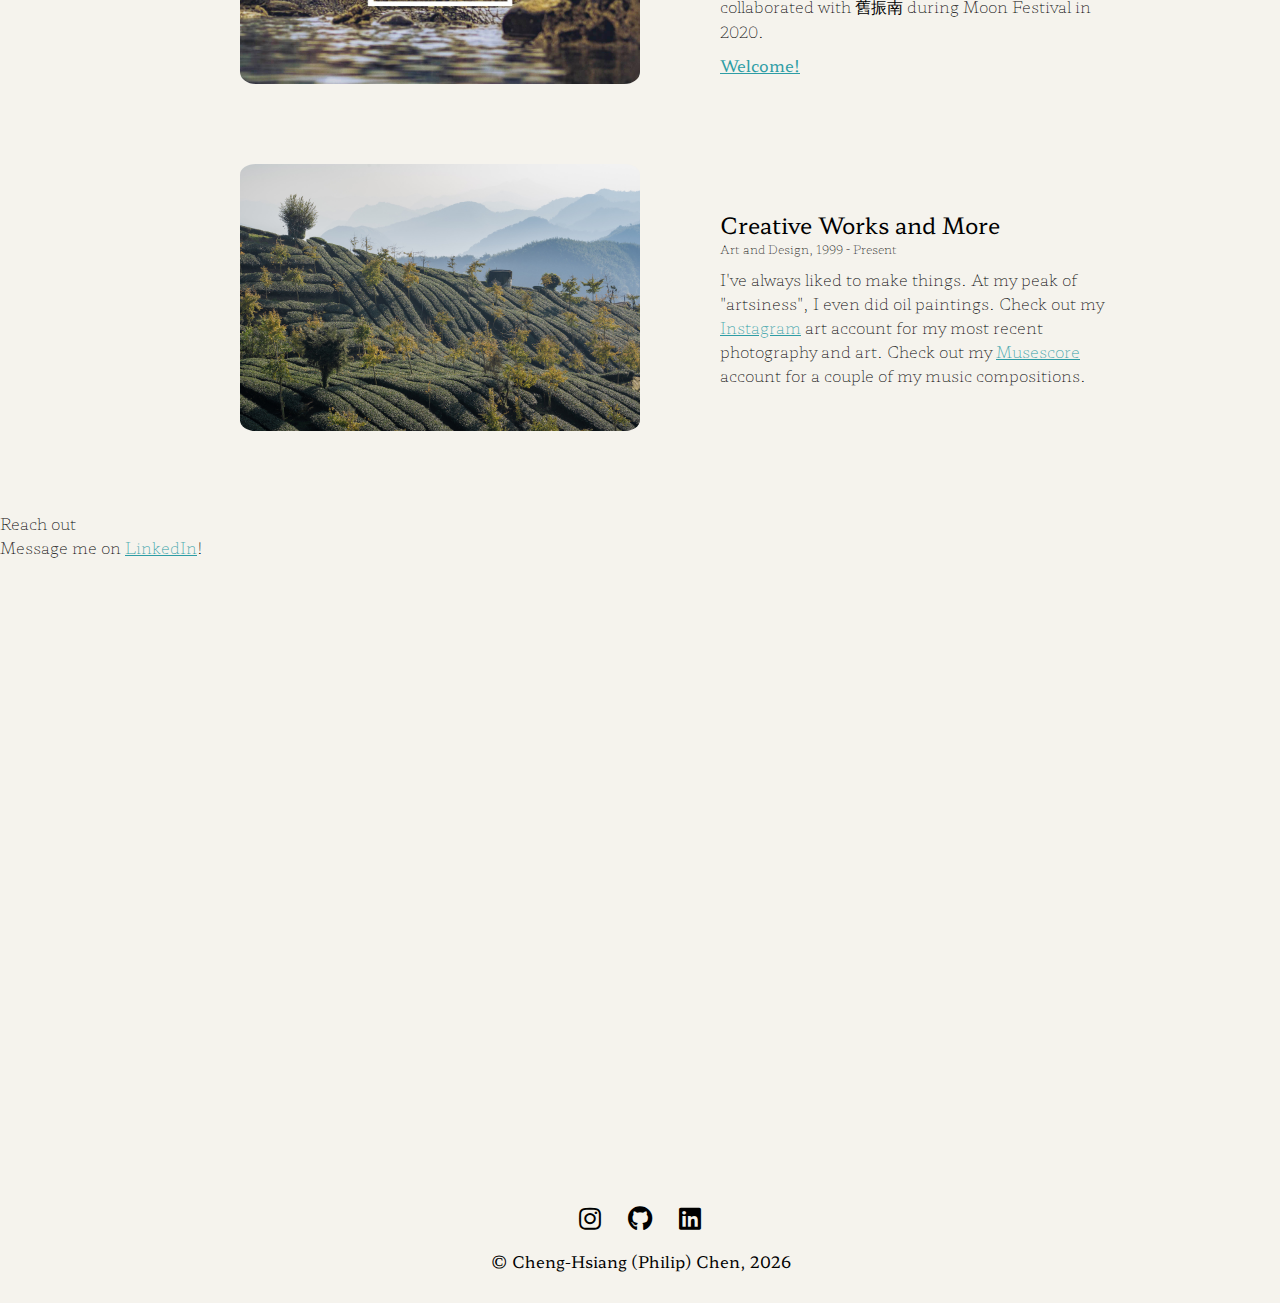
==== commit 14992e8d: "omit extra br" ====
--- a/index.html
+++ b/index.html
@@ -76,7 +76,7 @@
               text-decoration: none;
               font-size: 2em;
             "
-            >↓↓</a
+            >↓滑↓</a
           >
         </p>
       </div>
@@ -90,14 +90,14 @@
               with cloud computing, SaaS, big data, machine learning, etc. Aside
               from work, I love photography, playing the piano, composing music,
               playing table tennis, gardening, and being out in nature.
-              <br /><br /><br /><a
+              <br /><br /><a
                 href="#work"
                 style="
                   color: rgb(255, 255, 255);
                   text-decoration: none;
                   font-size: 2em;
                 "
-                >↓↓</a
+                >↓滑↓</a
               >
             </p>
           </div>
